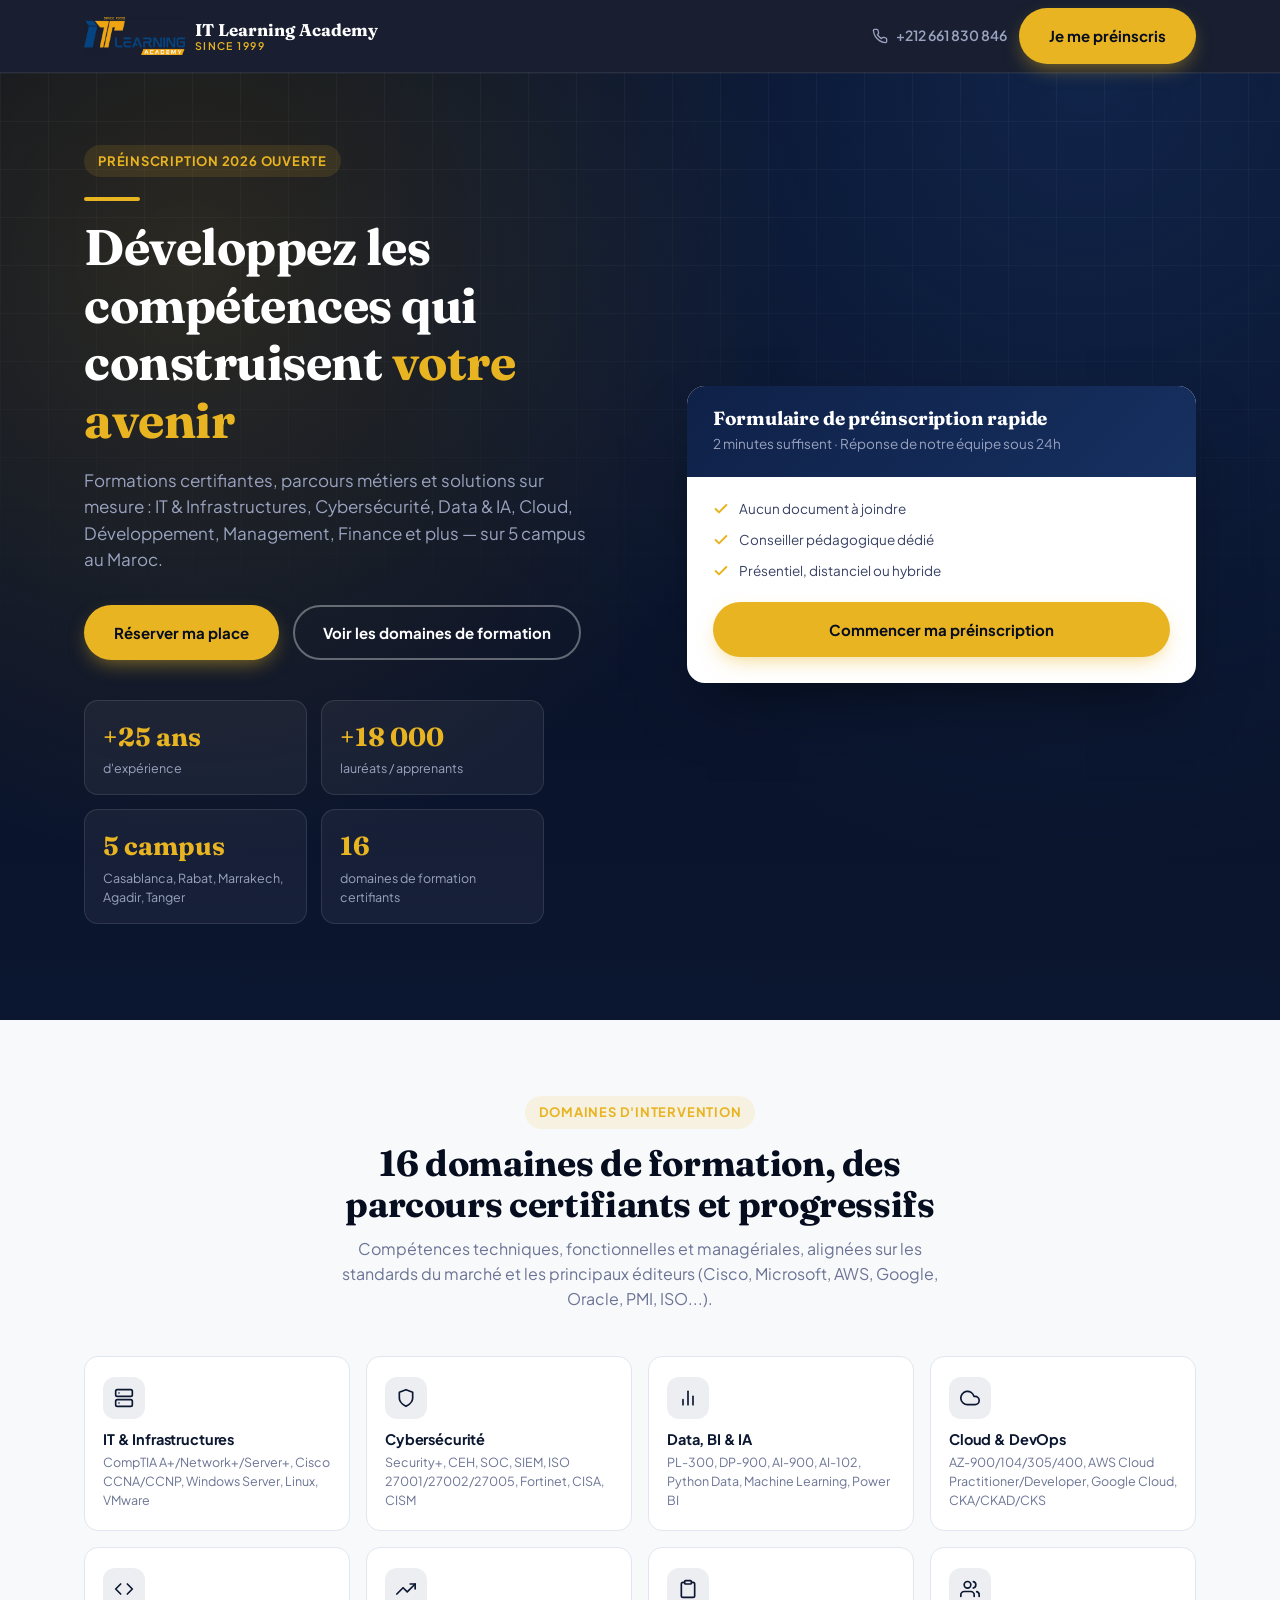
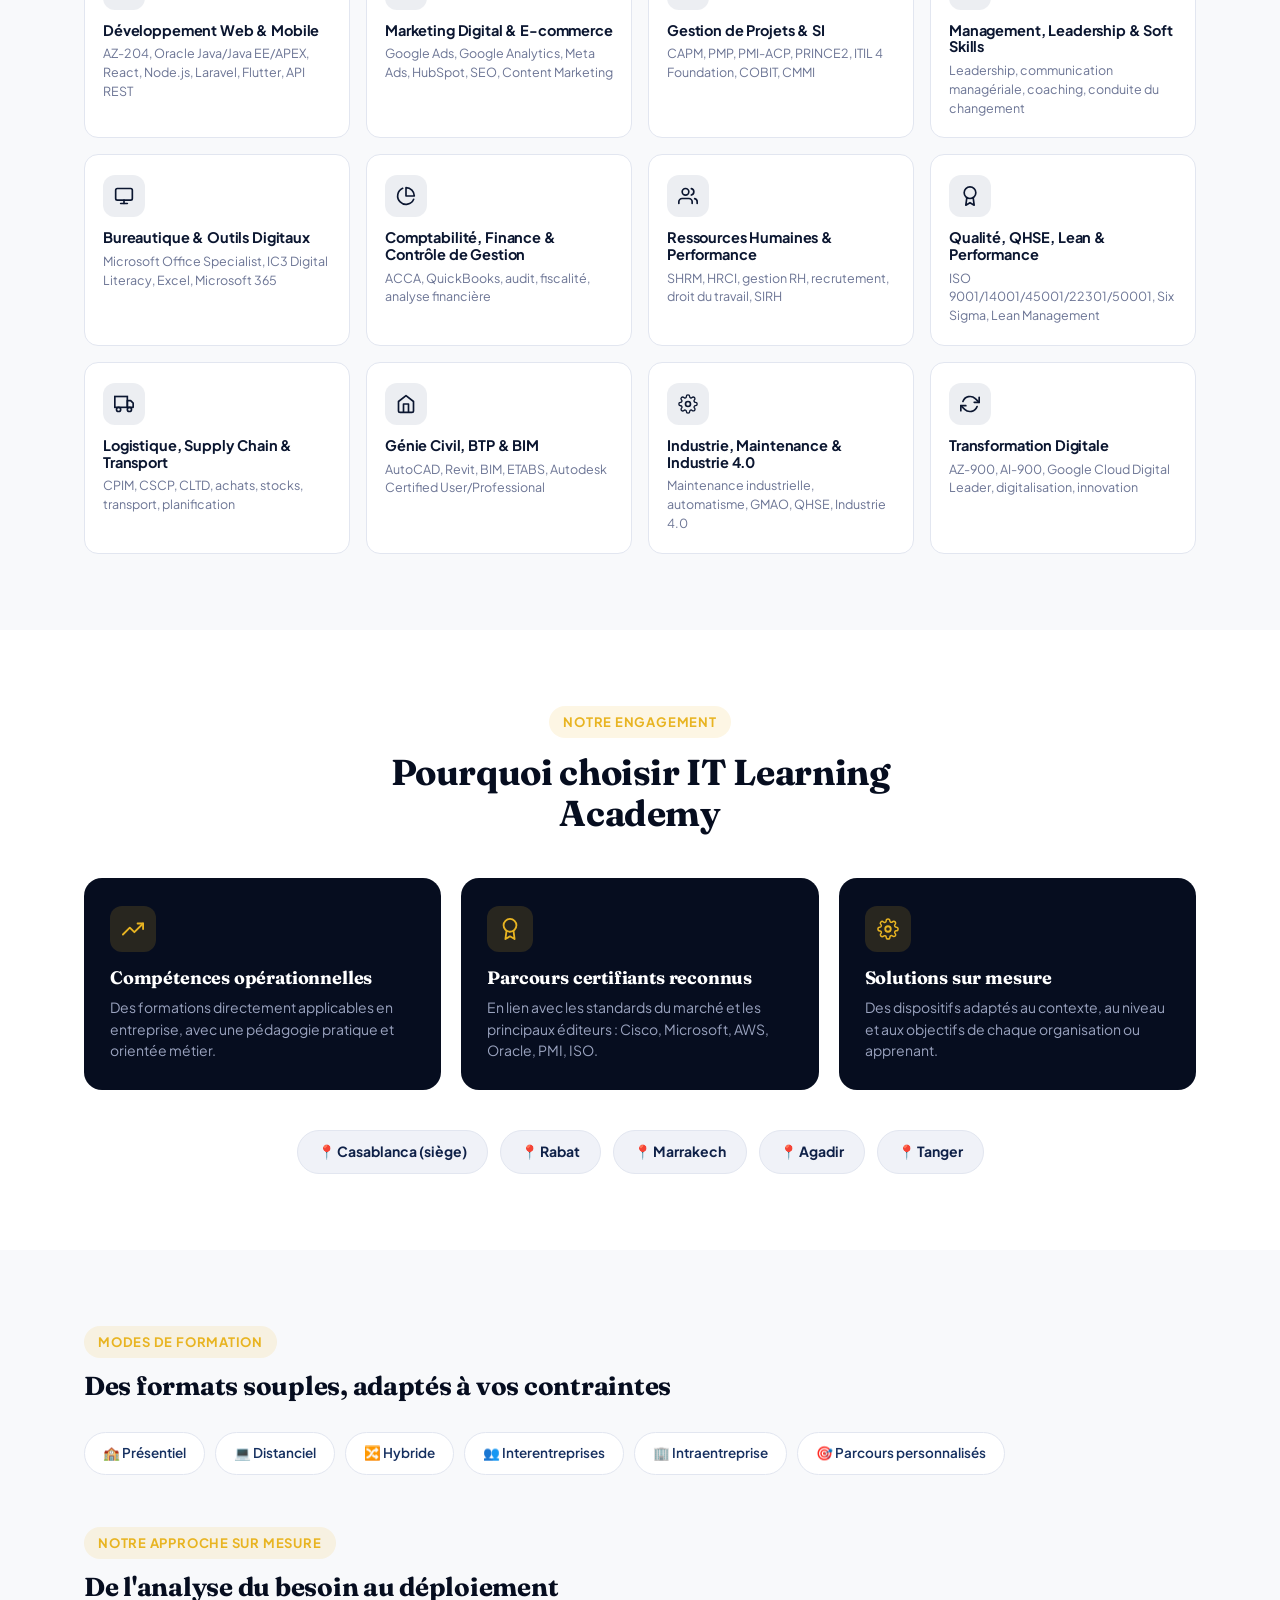
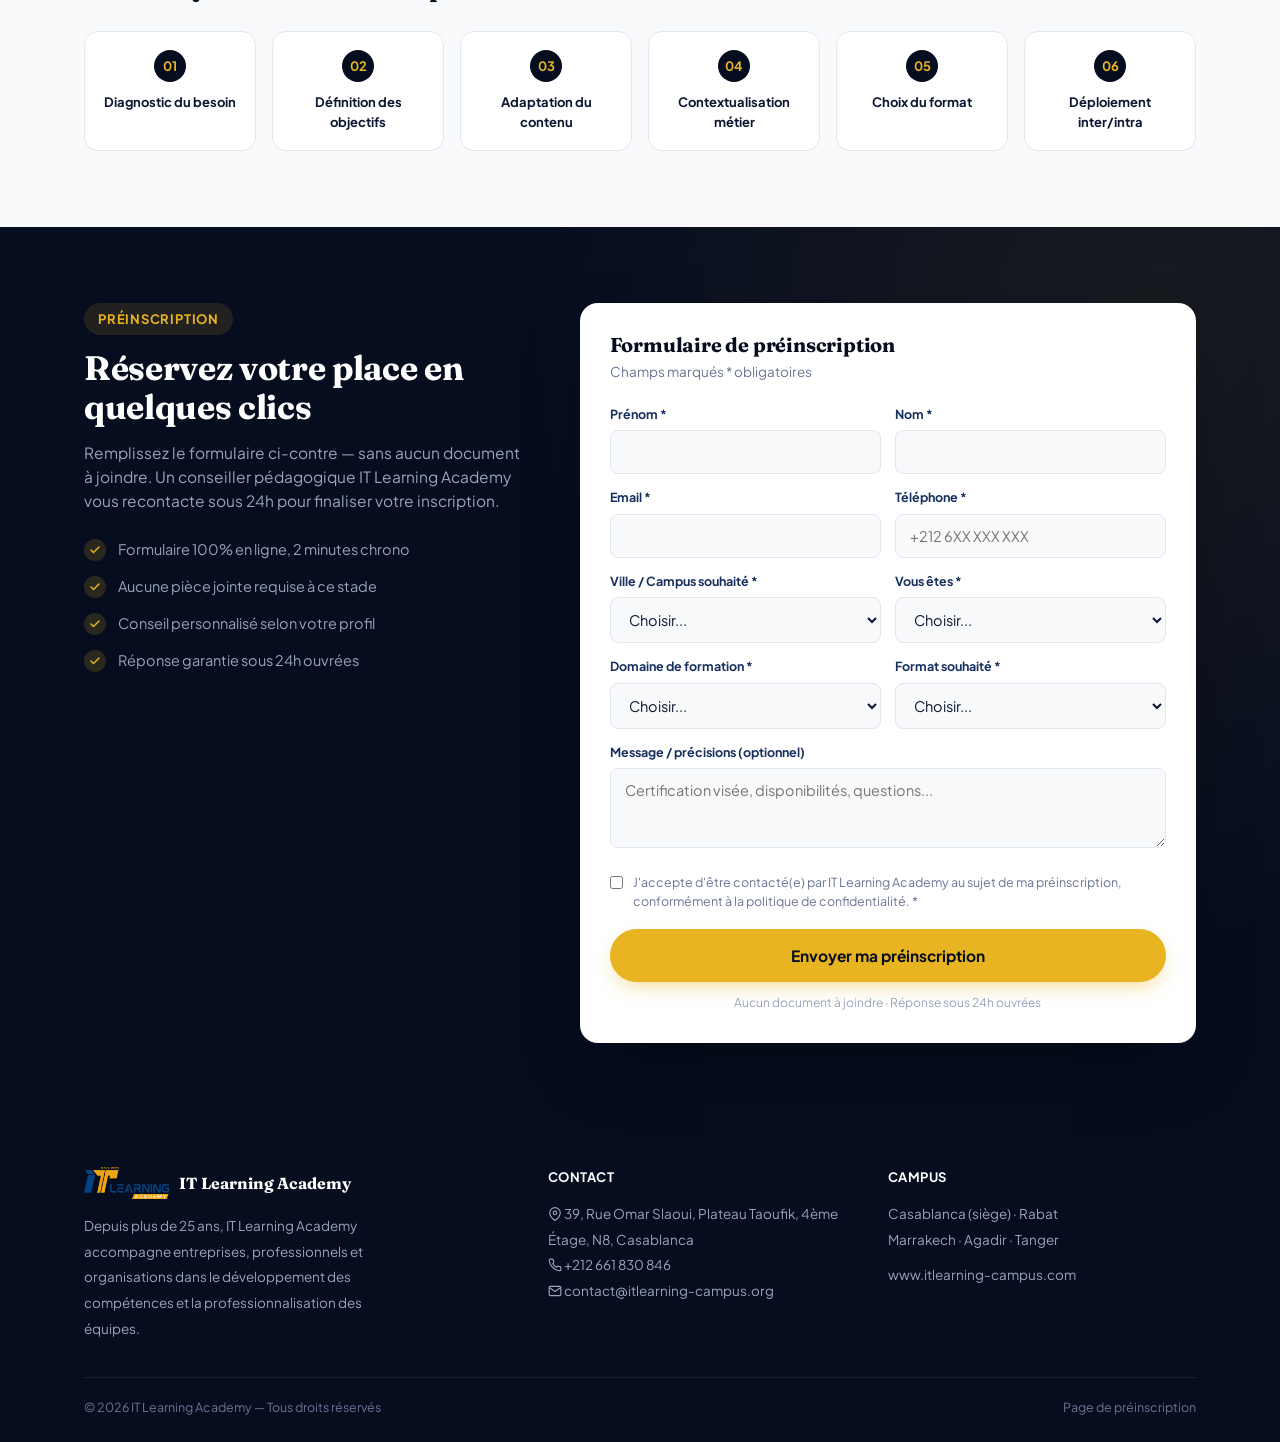
==== index.html @ 4fd530f3 "Landing page de préinscription IT Learning Academy Formulaire sans pièce jointe branché sur Google S" ====
<!DOCTYPE html>
<html lang="fr">
<head>
<meta charset="UTF-8">
<meta name="viewport" content="width=device-width, initial-scale=1.0">
<title>Préinscription — IT Learning Academy</title>
<meta name="description" content="Préinscrivez-vous aux formations certifiantes IT Learning Academy : IT, Cybersécurité, Data & IA, Cloud, Développement, Management et plus. +25 ans d'expérience, +18 000 lauréats, 5 campus au Maroc.">
<link rel="icon" type="image/webp" href="assets/favicon.webp">
<link rel="preconnect" href="https://fonts.googleapis.com">
<link rel="preconnect" href="https://fonts.gstatic.com" crossorigin>
<link href="https://fonts.googleapis.com/css2?family=Fraunces:wght@500;600;700&family=Plus+Jakarta+Sans:wght@400;500;600;700;800&display=swap" rel="stylesheet">
<link rel="stylesheet" href="style.css">
</head>
<body>

<!-- Icon sprite -->
<svg width="0" height="0" style="position:absolute" aria-hidden="true">
<defs>
<symbol id="i-server" viewBox="0 0 24 24"><rect x="2" y="2" width="20" height="8" rx="2" fill="none" stroke="currentColor" stroke-width="2"/><rect x="2" y="14" width="20" height="8" rx="2" fill="none" stroke="currentColor" stroke-width="2"/><line x1="6" y1="6" x2="6.01" y2="6" stroke="currentColor" stroke-width="2" stroke-linecap="round"/><line x1="6" y1="18" x2="6.01" y2="18" stroke="currentColor" stroke-width="2" stroke-linecap="round"/></symbol>
<symbol id="i-shield" viewBox="0 0 24 24"><path d="M12 22s8-4 8-10V5l-8-3-8 3v7c0 6 8 10 8 10z" fill="none" stroke="currentColor" stroke-width="2" stroke-linejoin="round"/></symbol>
<symbol id="i-chart" viewBox="0 0 24 24"><line x1="18" y1="20" x2="18" y2="10" stroke="currentColor" stroke-width="2" stroke-linecap="round"/><line x1="12" y1="20" x2="12" y2="4" stroke="currentColor" stroke-width="2" stroke-linecap="round"/><line x1="6" y1="20" x2="6" y2="14" stroke="currentColor" stroke-width="2" stroke-linecap="round"/></symbol>
<symbol id="i-cloud" viewBox="0 0 24 24"><path d="M18 10h-1.26A8 8 0 1 0 9 20h9a5 5 0 0 0 0-10z" fill="none" stroke="currentColor" stroke-width="2" stroke-linejoin="round"/></symbol>
<symbol id="i-code" viewBox="0 0 24 24"><polyline points="16 18 22 12 16 6" fill="none" stroke="currentColor" stroke-width="2" stroke-linecap="round" stroke-linejoin="round"/><polyline points="8 6 2 12 8 18" fill="none" stroke="currentColor" stroke-width="2" stroke-linecap="round" stroke-linejoin="round"/></symbol>
<symbol id="i-trend" viewBox="0 0 24 24"><polyline points="23 6 13.5 15.5 8.5 10.5 1 18" fill="none" stroke="currentColor" stroke-width="2" stroke-linecap="round" stroke-linejoin="round"/><polyline points="17 6 23 6 23 12" fill="none" stroke="currentColor" stroke-width="2" stroke-linecap="round" stroke-linejoin="round"/></symbol>
<symbol id="i-clipboard" viewBox="0 0 24 24"><path d="M16 4h2a2 2 0 0 1 2 2v14a2 2 0 0 1-2 2H6a2 2 0 0 1-2-2V6a2 2 0 0 1 2-2h2" fill="none" stroke="currentColor" stroke-width="2" stroke-linejoin="round"/><rect x="8" y="2" width="8" height="4" rx="1" fill="none" stroke="currentColor" stroke-width="2"/></symbol>
<symbol id="i-users" viewBox="0 0 24 24"><path d="M17 21v-2a4 4 0 0 0-4-4H5a4 4 0 0 0-4 4v2" fill="none" stroke="currentColor" stroke-width="2" stroke-linecap="round"/><circle cx="9" cy="7" r="4" fill="none" stroke="currentColor" stroke-width="2"/><path d="M23 21v-2a4 4 0 0 0-3-3.87" fill="none" stroke="currentColor" stroke-width="2" stroke-linecap="round"/><path d="M16 3.13a4 4 0 0 1 0 7.75" fill="none" stroke="currentColor" stroke-width="2" stroke-linecap="round"/></symbol>
<symbol id="i-monitor" viewBox="0 0 24 24"><rect x="2" y="3" width="20" height="14" rx="2" fill="none" stroke="currentColor" stroke-width="2"/><line x1="8" y1="21" x2="16" y2="21" stroke="currentColor" stroke-width="2" stroke-linecap="round"/><line x1="12" y1="17" x2="12" y2="21" stroke="currentColor" stroke-width="2" stroke-linecap="round"/></symbol>
<symbol id="i-pie" viewBox="0 0 24 24"><path d="M21.21 15.89A10 10 0 1 1 8 2.83" fill="none" stroke="currentColor" stroke-width="2" stroke-linecap="round" stroke-linejoin="round"/><path d="M22 12A10 10 0 0 0 12 2v10z" fill="none" stroke="currentColor" stroke-width="2" stroke-linejoin="round"/></symbol>
<symbol id="i-award" viewBox="0 0 24 24"><circle cx="12" cy="8" r="7" fill="none" stroke="currentColor" stroke-width="2"/><polyline points="8.21 13.89 7 23 12 20 17 23 15.79 13.88" fill="none" stroke="currentColor" stroke-width="2" stroke-linecap="round" stroke-linejoin="round"/></symbol>
<symbol id="i-truck" viewBox="0 0 24 24"><rect x="1" y="3" width="15" height="13" fill="none" stroke="currentColor" stroke-width="2"/><polygon points="16 8 20 8 23 11 23 16 16 16 16 8" fill="none" stroke="currentColor" stroke-width="2" stroke-linejoin="round"/><circle cx="5.5" cy="18.5" r="2.5" fill="none" stroke="currentColor" stroke-width="2"/><circle cx="18.5" cy="18.5" r="2.5" fill="none" stroke="currentColor" stroke-width="2"/></symbol>
<symbol id="i-building" viewBox="0 0 24 24"><path d="M3 9l9-7 9 7v11a2 2 0 0 1-2 2H5a2 2 0 0 1-2-2z" fill="none" stroke="currentColor" stroke-width="2" stroke-linejoin="round"/><polyline points="9 22 9 12 15 12 15 22" fill="none" stroke="currentColor" stroke-width="2" stroke-linejoin="round"/></symbol>
<symbol id="i-settings" viewBox="0 0 24 24"><circle cx="12" cy="12" r="3" fill="none" stroke="currentColor" stroke-width="2"/><path d="M19.4 15a1.65 1.65 0 0 0 .33 1.82l.06.06a2 2 0 1 1-2.83 2.83l-.06-.06a1.65 1.65 0 0 0-1.82-.33 1.65 1.65 0 0 0-1 1.51V21a2 2 0 0 1-4 0v-.09A1.65 1.65 0 0 0 9 19.4a1.65 1.65 0 0 0-1.82.33l-.06.06a2 2 0 1 1-2.83-2.83l.06-.06a1.65 1.65 0 0 0 .33-1.82 1.65 1.65 0 0 0-1.51-1H3a2 2 0 0 1 0-4h.09A1.65 1.65 0 0 0 4.6 9a1.65 1.65 0 0 0-.33-1.82l-.06-.06a2 2 0 1 1 2.83-2.83l.06.06a1.65 1.65 0 0 0 1.82.33H9a1.65 1.65 0 0 0 1-1.51V3a2 2 0 0 1 4 0v.09a1.65 1.65 0 0 0 1 1.51 1.65 1.65 0 0 0 1.82-.33l.06-.06a2 2 0 1 1 2.83 2.83l-.06.06a1.65 1.65 0 0 0-.33 1.82V9a1.65 1.65 0 0 0 1.51 1H21a2 2 0 0 1 0 4h-.09a1.65 1.65 0 0 0-1.51 1z" fill="none" stroke="currentColor" stroke-width="1.6" stroke-linecap="round" stroke-linejoin="round"/></symbol>
<symbol id="i-refresh" viewBox="0 0 24 24"><polyline points="23 4 23 10 17 10" fill="none" stroke="currentColor" stroke-width="2" stroke-linecap="round" stroke-linejoin="round"/><polyline points="1 20 1 14 7 14" fill="none" stroke="currentColor" stroke-width="2" stroke-linecap="round" stroke-linejoin="round"/><path d="M3.51 9a9 9 0 0 1 14.85-3.36L23 10M1 14l4.64 4.36A9 9 0 0 0 20.49 15" fill="none" stroke="currentColor" stroke-width="2" stroke-linecap="round" stroke-linejoin="round"/></symbol>
<symbol id="i-check" viewBox="0 0 24 24"><polyline points="20 6 9 17 4 12" fill="none" stroke="currentColor" stroke-width="3" stroke-linecap="round" stroke-linejoin="round"/></symbol>
<symbol id="i-pin" viewBox="0 0 24 24"><path d="M21 10c0 7-9 13-9 13s-9-6-9-13a9 9 0 0 1 18 0z" fill="none" stroke="currentColor" stroke-width="2" stroke-linejoin="round"/><circle cx="12" cy="10" r="3" fill="none" stroke="currentColor" stroke-width="2"/></symbol>
<symbol id="i-phone" viewBox="0 0 24 24"><path d="M22 16.92v3a2 2 0 0 1-2.18 2 19.79 19.79 0 0 1-8.63-3.07 19.5 19.5 0 0 1-6-6 19.79 19.79 0 0 1-3.07-8.67A2 2 0 0 1 4.11 2h3a2 2 0 0 1 2 1.72c.127.96.362 1.903.7 2.81a2 2 0 0 1-.45 2.11L8.09 9.91a16 16 0 0 0 6 6l1.27-1.27a2 2 0 0 1 2.11-.45c.907.338 1.85.573 2.81.7A2 2 0 0 1 22 16.92z" fill="none" stroke="currentColor" stroke-width="2" stroke-linejoin="round"/></symbol>
<symbol id="i-mail" viewBox="0 0 24 24"><path d="M4 4h16a2 2 0 0 1 2 2v12a2 2 0 0 1-2 2H4a2 2 0 0 1-2-2V6a2 2 0 0 1 2-2z" fill="none" stroke="currentColor" stroke-width="2" stroke-linejoin="round"/><polyline points="22 6 12 13 2 6" fill="none" stroke="currentColor" stroke-width="2" stroke-linejoin="round"/></symbol>
</defs>
</svg>

<!-- ===== Header ===== -->
<header class="site-header">
  <div class="container">
    <a href="#top" class="brand">
      <img src="assets/logo.avif" alt="IT Learning Academy">
      <span class="brand-name">IT Learning Academy<span>Since 1999</span></span>
    </a>
    <div class="header-cta">
      <a class="header-phone" href="tel:+212661830846"><svg width="16" height="16"><use href="#i-phone"/></svg> +212 661 830 846</a>
      <a href="#preinscription" class="btn btn-primary">Je me préinscris</a>
    </div>
  </div>
</header>

<!-- ===== Hero ===== -->
<section class="hero" id="top">
  <div class="container">
    <div class="hero-grid">
      <div>
        <span class="eyebrow">Préinscription 2026 ouverte</span>
        <div class="hero-bar"></div>
        <h1>Développez les compétences qui construisent <em>votre avenir</em></h1>
        <p class="hero-sub">Formations certifiantes, parcours métiers et solutions sur mesure : IT & Infrastructures, Cybersécurité, Data & IA, Cloud, Développement, Management, Finance et plus — sur 5 campus au Maroc.</p>
        <div class="hero-actions">
          <a href="#preinscription" class="btn btn-primary">Réserver ma place</a>
          <a href="#domaines" class="btn btn-ghost">Voir les domaines de formation</a>
        </div>
        <div class="hero-stats">
          <div class="stat-card"><div class="num">+25 ans</div><div class="lbl">d'expérience</div></div>
          <div class="stat-card"><div class="num">+18 000</div><div class="lbl">lauréats / apprenants</div></div>
          <div class="stat-card"><div class="num">5 campus</div><div class="lbl">Casablanca, Rabat, Marrakech, Agadir, Tanger</div></div>
          <div class="stat-card"><div class="num">16</div><div class="lbl">domaines de formation certifiants</div></div>
        </div>
      </div>

      <div class="hero-form-card">
        <div class="hero-form-head">
          <h3>Formulaire de préinscription rapide</h3>
          <p>2 minutes suffisent · Réponse de notre équipe sous 24h</p>
        </div>
        <div class="hero-form-body">
          <ul style="display:flex;flex-direction:column;gap:10px;">
            <li style="display:flex;gap:10px;align-items:flex-start;font-size:13.5px;color:var(--navy-600);"><svg width="16" height="16" style="color:var(--gold-500);flex:none;margin-top:2px;"><use href="#i-check"/></svg>Aucun document à joindre</li>
            <li style="display:flex;gap:10px;align-items:flex-start;font-size:13.5px;color:var(--navy-600);"><svg width="16" height="16" style="color:var(--gold-500);flex:none;margin-top:2px;"><use href="#i-check"/></svg>Conseiller pédagogique dédié</li>
            <li style="display:flex;gap:10px;align-items:flex-start;font-size:13.5px;color:var(--navy-600);"><svg width="16" height="16" style="color:var(--gold-500);flex:none;margin-top:2px;"><use href="#i-check"/></svg>Présentiel, distanciel ou hybride</li>
          </ul>
          <div style="margin-top:20px;">
            <a href="#preinscription" class="btn btn-primary" style="width:100%;">Commencer ma préinscription</a>
          </div>
        </div>
      </div>
    </div>
  </div>
</section>

<!-- ===== Domaines ===== -->
<section id="domaines" class="section-light">
  <div class="container">
    <div class="section-head">
      <span class="eyebrow">Domaines d'intervention</span>
      <h2>16 domaines de formation, des parcours certifiants et progressifs</h2>
      <p>Compétences techniques, fonctionnelles et managériales, alignées sur les standards du marché et les principaux éditeurs (Cisco, Microsoft, AWS, Google, Oracle, PMI, ISO...).</p>
    </div>
    <div class="domain-grid">
      <div class="domain-card"><div class="domain-icon"><svg width="20" height="20"><use href="#i-server"/></svg></div><h4>IT & Infrastructures</h4><p>CompTIA A+/Network+/Server+, Cisco CCNA/CCNP, Windows Server, Linux, VMware</p></div>
      <div class="domain-card"><div class="domain-icon"><svg width="20" height="20"><use href="#i-shield"/></svg></div><h4>Cybersécurité</h4><p>Security+, CEH, SOC, SIEM, ISO 27001/27002/27005, Fortinet, CISA, CISM</p></div>
      <div class="domain-card"><div class="domain-icon"><svg width="20" height="20"><use href="#i-chart"/></svg></div><h4>Data, BI & IA</h4><p>PL-300, DP-900, AI-900, AI-102, Python Data, Machine Learning, Power BI</p></div>
      <div class="domain-card"><div class="domain-icon"><svg width="20" height="20"><use href="#i-cloud"/></svg></div><h4>Cloud & DevOps</h4><p>AZ-900/104/305/400, AWS Cloud Practitioner/Developer, Google Cloud, CKA/CKAD/CKS</p></div>
      <div class="domain-card"><div class="domain-icon"><svg width="20" height="20"><use href="#i-code"/></svg></div><h4>Développement Web & Mobile</h4><p>AZ-204, Oracle Java/Java EE/APEX, React, Node.js, Laravel, Flutter, API REST</p></div>
      <div class="domain-card"><div class="domain-icon"><svg width="20" height="20"><use href="#i-trend"/></svg></div><h4>Marketing Digital & E-commerce</h4><p>Google Ads, Google Analytics, Meta Ads, HubSpot, SEO, Content Marketing</p></div>
      <div class="domain-card"><div class="domain-icon"><svg width="20" height="20"><use href="#i-clipboard"/></svg></div><h4>Gestion de Projets & SI</h4><p>CAPM, PMP, PMI-ACP, PRINCE2, ITIL 4 Foundation, COBIT, CMMI</p></div>
      <div class="domain-card"><div class="domain-icon"><svg width="20" height="20"><use href="#i-users"/></svg></div><h4>Management, Leadership & Soft Skills</h4><p>Leadership, communication managériale, coaching, conduite du changement</p></div>
      <div class="domain-card"><div class="domain-icon"><svg width="20" height="20"><use href="#i-monitor"/></svg></div><h4>Bureautique & Outils Digitaux</h4><p>Microsoft Office Specialist, IC3 Digital Literacy, Excel, Microsoft 365</p></div>
      <div class="domain-card"><div class="domain-icon"><svg width="20" height="20"><use href="#i-pie"/></svg></div><h4>Comptabilité, Finance & Contrôle de Gestion</h4><p>ACCA, QuickBooks, audit, fiscalité, analyse financière</p></div>
      <div class="domain-card"><div class="domain-icon"><svg width="20" height="20"><use href="#i-users"/></svg></div><h4>Ressources Humaines & Performance</h4><p>SHRM, HRCI, gestion RH, recrutement, droit du travail, SIRH</p></div>
      <div class="domain-card"><div class="domain-icon"><svg width="20" height="20"><use href="#i-award"/></svg></div><h4>Qualité, QHSE, Lean & Performance</h4><p>ISO 9001/14001/45001/22301/50001, Six Sigma, Lean Management</p></div>
      <div class="domain-card"><div class="domain-icon"><svg width="20" height="20"><use href="#i-truck"/></svg></div><h4>Logistique, Supply Chain & Transport</h4><p>CPIM, CSCP, CLTD, achats, stocks, transport, planification</p></div>
      <div class="domain-card"><div class="domain-icon"><svg width="20" height="20"><use href="#i-building"/></svg></div><h4>Génie Civil, BTP & BIM</h4><p>AutoCAD, Revit, BIM, ETABS, Autodesk Certified User/Professional</p></div>
      <div class="domain-card"><div class="domain-icon"><svg width="20" height="20"><use href="#i-settings"/></svg></div><h4>Industrie, Maintenance & Industrie 4.0</h4><p>Maintenance industrielle, automatisme, GMAO, QHSE, Industrie 4.0</p></div>
      <div class="domain-card"><div class="domain-icon"><svg width="20" height="20"><use href="#i-refresh"/></svg></div><h4>Transformation Digitale</h4><p>AZ-900, AI-900, Google Cloud Digital Leader, digitalisation, innovation</p></div>
    </div>
  </div>
</section>

<!-- ===== Why us ===== -->
<section>
  <div class="container">
    <div class="section-head">
      <span class="eyebrow">Notre engagement</span>
      <h2>Pourquoi choisir IT Learning Academy</h2>
    </div>
    <div class="why-grid">
      <div class="why-card">
        <div class="why-icon"><svg width="22" height="22"><use href="#i-trend"/></svg></div>
        <h4>Compétences opérationnelles</h4>
        <p>Des formations directement applicables en entreprise, avec une pédagogie pratique et orientée métier.</p>
      </div>
      <div class="why-card">
        <div class="why-icon"><svg width="22" height="22"><use href="#i-award"/></svg></div>
        <h4>Parcours certifiants reconnus</h4>
        <p>En lien avec les standards du marché et les principaux éditeurs : Cisco, Microsoft, AWS, Oracle, PMI, ISO.</p>
      </div>
      <div class="why-card">
        <div class="why-icon"><svg width="22" height="22"><use href="#i-settings"/></svg></div>
        <h4>Solutions sur mesure</h4>
        <p>Des dispositifs adaptés au contexte, au niveau et aux objectifs de chaque organisation ou apprenant.</p>
      </div>
    </div>

    <div style="margin-top:40px;text-align:center;">
      <div class="campus-strip">
        <span class="campus-pill">📍 Casablanca (siège)</span>
        <span class="campus-pill">📍 Rabat</span>
        <span class="campus-pill">📍 Marrakech</span>
        <span class="campus-pill">📍 Agadir</span>
        <span class="campus-pill">📍 Tanger</span>
      </div>
    </div>
  </div>
</section>

<!-- ===== Formats & approche ===== -->
<section class="section-light">
  <div class="container">
    <div class="section-head align-left" style="margin:0 0 30px;">
      <span class="eyebrow">Modes de formation</span>
      <h2 style="font-size:26px;">Des formats souples, adaptés à vos contraintes</h2>
    </div>
    <div class="chip-row" style="margin-bottom:52px;">
      <span class="chip">🏫 Présentiel</span>
      <span class="chip">💻 Distanciel</span>
      <span class="chip">🔀 Hybride</span>
      <span class="chip">👥 Interentreprises</span>
      <span class="chip">🏢 Intraentreprise</span>
      <span class="chip">🎯 Parcours personnalisés</span>
    </div>

    <div class="section-head align-left" style="margin:0 0 28px;">
      <span class="eyebrow">Notre approche sur mesure</span>
      <h2 style="font-size:26px;">De l'analyse du besoin au déploiement</h2>
    </div>
    <div class="steps">
      <div class="step-card"><div class="step-num">01</div><h5>Diagnostic du besoin</h5></div>
      <div class="step-card"><div class="step-num">02</div><h5>Définition des objectifs</h5></div>
      <div class="step-card"><div class="step-num">03</div><h5>Adaptation du contenu</h5></div>
      <div class="step-card"><div class="step-num">04</div><h5>Contextualisation métier</h5></div>
      <div class="step-card"><div class="step-num">05</div><h5>Choix du format</h5></div>
      <div class="step-card"><div class="step-num">06</div><h5>Déploiement inter/intra</h5></div>
    </div>
  </div>
</section>

<!-- ===== Formulaire de préinscription ===== -->
<section class="form-section" id="preinscription">
  <div class="container">
    <div class="form-wrap">
      <div class="form-side">
        <span class="eyebrow">Préinscription</span>
        <h2>Réservez votre place en quelques clics</h2>
        <p>Remplissez le formulaire ci-contre — sans aucun document à joindre. Un conseiller pédagogique IT Learning Academy vous recontacte sous 24h pour finaliser votre inscription.</p>
        <ul>
          <li><span class="tick"><svg width="12" height="12"><use href="#i-check"/></svg></span>Formulaire 100% en ligne, 2 minutes chrono</li>
          <li><span class="tick"><svg width="12" height="12"><use href="#i-check"/></svg></span>Aucune pièce jointe requise à ce stade</li>
          <li><span class="tick"><svg width="12" height="12"><use href="#i-check"/></svg></span>Conseil personnalisé selon votre profil</li>
          <li><span class="tick"><svg width="12" height="12"><use href="#i-check"/></svg></span>Réponse garantie sous 24h ouvrées</li>
        </ul>
      </div>

      <div class="reg-card">
        <h3>Formulaire de préinscription</h3>
        <p class="reg-sub">Champs marqués * obligatoires</p>

        <div id="formStatus" class="form-status"></div>

        <form id="preregForm" novalidate>
          <div class="form-row two">
            <div class="field">
              <label for="prenom">Prénom *</label>
              <input type="text" id="prenom" name="prenom" required autocomplete="given-name">
            </div>
            <div class="field">
              <label for="nom">Nom *</label>
              <input type="text" id="nom" name="nom" required autocomplete="family-name">
            </div>
          </div>

          <div class="form-row two">
            <div class="field">
              <label for="email">Email *</label>
              <input type="email" id="email" name="email" required autocomplete="email">
            </div>
            <div class="field">
              <label for="telephone">Téléphone *</label>
              <input type="tel" id="telephone" name="telephone" required autocomplete="tel" placeholder="+212 6XX XXX XXX">
            </div>
          </div>

          <div class="form-row two">
            <div class="field">
              <label for="campus">Ville / Campus souhaité *</label>
              <select id="campus" name="campus" required>
                <option value="" disabled selected>Choisir...</option>
                <option>Casablanca</option>
                <option>Rabat</option>
                <option>Marrakech</option>
                <option>Agadir</option>
                <option>Tanger</option>
                <option>100% à distance</option>
              </select>
            </div>
            <div class="field">
              <label for="profil">Vous êtes *</label>
              <select id="profil" name="profil" required>
                <option value="" disabled selected>Choisir...</option>
                <option>Étudiant(e)</option>
                <option>Professionnel(le) en poste</option>
                <option>Entreprise / RH</option>
                <option>Demandeur d'emploi</option>
              </select>
            </div>
          </div>

          <div class="form-row two">
            <div class="field">
              <label for="domaine">Domaine de formation *</label>
              <select id="domaine" name="domaine" required>
                <option value="" disabled selected>Choisir...</option>
                <option>IT & Infrastructures</option>
                <option>Cybersécurité</option>
                <option>Data, BI & Intelligence Artificielle</option>
                <option>Cloud & DevOps</option>
                <option>Développement Web & Mobile</option>
                <option>Marketing Digital & E-commerce</option>
                <option>Gestion de Projets & Systèmes d'Information</option>
                <option>Management, Leadership & Soft Skills</option>
                <option>Bureautique & Outils Digitaux</option>
                <option>Comptabilité, Finance & Contrôle de Gestion</option>
                <option>Ressources Humaines & Performance</option>
                <option>Qualité, QHSE, Lean & Performance Durable</option>
                <option>Logistique, Supply Chain & Transport</option>
                <option>Génie Civil, BTP & BIM</option>
                <option>Industrie, Maintenance & Industrie 4.0</option>
                <option>Transformation Digitale</option>
                <option>Formation sur mesure entreprise</option>
                <option>Je ne sais pas encore</option>
              </select>
            </div>
            <div class="field">
              <label for="format">Format souhaité *</label>
              <select id="format" name="format" required>
                <option value="" disabled selected>Choisir...</option>
                <option>Présentiel</option>
                <option>Distanciel</option>
                <option>Hybride</option>
                <option>Peu importe</option>
              </select>
            </div>
          </div>

          <div class="form-row">
            <div class="field">
              <label for="message">Message / précisions (optionnel)</label>
              <textarea id="message" name="message" placeholder="Certification visée, disponibilités, questions..."></textarea>
            </div>
          </div>

          <label class="consent">
            <input type="checkbox" id="consent" name="consent" required>
            <span>J'accepte d'être contacté(e) par IT Learning Academy au sujet de ma préinscription, conformément à la politique de confidentialité. *</span>
          </label>

          <button type="submit" class="btn btn-primary" id="submitBtn">Envoyer ma préinscription</button>
          <p class="form-note">Aucun document à joindre · Réponse sous 24h ouvrées</p>
        </form>
      </div>
    </div>
  </div>
</section>

<!-- ===== Footer ===== -->
<footer class="site-footer">
  <div class="container">
    <div class="footer-grid">
      <div>
        <div class="footer-brand">
          <img src="assets/logo.avif" alt="IT Learning Academy">
          <span>IT Learning Academy</span>
        </div>
        <p style="max-width:320px;">Depuis plus de 25 ans, IT Learning Academy accompagne entreprises, professionnels et organisations dans le développement des compétences et la professionnalisation des équipes.</p>
      </div>
      <div>
        <h5>Contact</h5>
        <p><svg width="14" height="14" style="vertical-align:-2px;"><use href="#i-pin"/></svg> 39, Rue Omar Slaoui, Plateau Taoufik, 4ème Étage, N8, Casablanca</p>
        <p><a href="tel:+212661830846"><svg width="14" height="14" style="vertical-align:-2px;"><use href="#i-phone"/></svg> +212 661 830 846</a></p>
        <p><a href="mailto:contact@itlearning-campus.org"><svg width="14" height="14" style="vertical-align:-2px;"><use href="#i-mail"/></svg> contact@itlearning-campus.org</a></p>
      </div>
      <div>
        <h5>Campus</h5>
        <p>Casablanca (siège) · Rabat<br>Marrakech · Agadir · Tanger</p>
        <p style="margin-top:10px;"><a href="https://www.itlearning-campus.com" target="_blank" rel="noopener">www.itlearning-campus.com</a></p>
      </div>
    </div>
    <div class="footer-bottom">
      <span>© <span id="year"></span> IT Learning Academy — Tous droits réservés</span>
      <span>Page de préinscription</span>
    </div>
  </div>
</footer>

<div class="mobile-cta">
  <a href="#preinscription" class="btn btn-primary">Je me préinscris</a>
</div>

<script src="script.js"></script>
</body>
</html>
---- style.css ----
/* IT Learning Academy — Landing page de préinscription */

:root{
  --navy-950:#060d1f;
  --navy-900:#0b1630;
  --navy-800:#0f2148;
  --navy-700:#163060;
  --navy-600:#374163;
  --navy-400:#6b7494;
  --navy-300:#9aa3bf;
  --gold-500:#e8b422;
  --gold-400:#f0c035;
  --bg-light:#f8f9fb;
  --bg-soft:#f0f2f8;
  --border-soft:#e2e6f0;
  --white:#ffffff;
  --radius-sm:8px;
  --radius-md:14px;
  --radius-lg:18px;
  --radius-pill:100px;
  --shadow-card:0 10px 30px -12px rgba(6,13,31,0.18);
  --font-head:'Fraunces',Georgia,serif;
  --font-body:'Plus Jakarta Sans',system-ui,-apple-system,sans-serif;
}

*{box-sizing:border-box;margin:0;padding:0;}

html{scroll-behavior:smooth;}

body{
  font-family:var(--font-body);
  color:var(--navy-900);
  background:var(--white);
  line-height:1.55;
  -webkit-font-smoothing:antialiased;
}

img{max-width:100%;display:block;}
a{color:inherit;}

.container{
  width:100%;
  max-width:1160px;
  margin:0 auto;
  padding:0 24px;
}

h1,h2,h3,h4{
  font-family:var(--font-head);
  font-weight:700;
  line-height:1.15;
  letter-spacing:-0.01em;
}

.eyebrow{
  display:inline-flex;
  align-items:center;
  gap:8px;
  font-size:13px;
  font-weight:700;
  letter-spacing:0.06em;
  text-transform:uppercase;
  color:var(--gold-500);
  background:rgba(232,180,34,0.12);
  padding:6px 14px;
  border-radius:var(--radius-pill);
}

.btn{
  display:inline-flex;
  align-items:center;
  justify-content:center;
  gap:8px;
  font-family:var(--font-body);
  font-weight:700;
  font-size:15px;
  padding:14px 28px;
  border-radius:var(--radius-pill);
  border:2px solid transparent;
  cursor:pointer;
  text-decoration:none;
  transition:transform .15s ease, box-shadow .15s ease, background .15s ease;
}
.btn:active{transform:scale(0.98);}

.btn-primary{
  background:var(--gold-500);
  color:var(--navy-950);
  box-shadow:0 8px 20px -6px rgba(232,180,34,0.55);
}
.btn-primary:hover{background:var(--gold-400);box-shadow:0 10px 26px -6px rgba(232,180,34,0.65);}

.btn-ghost{
  background:transparent;
  border-color:rgba(255,255,255,0.35);
  color:var(--white);
}
.btn-ghost:hover{background:rgba(255,255,255,0.1);}

.btn-dark{
  background:var(--navy-950);
  color:var(--white);
}
.btn-dark:hover{background:var(--navy-800);}

/* ===== Header ===== */
.site-header{
  position:sticky;
  top:0;
  z-index:50;
  background:rgba(6,13,31,0.92);
  backdrop-filter:blur(10px);
  border-bottom:1px solid rgba(255,255,255,0.08);
}
.site-header .container{
  display:flex;
  align-items:center;
  justify-content:space-between;
  height:72px;
}
.brand{
  display:flex;
  align-items:center;
  gap:10px;
  text-decoration:none;
  color:var(--white);
}
.brand img{height:38px;width:auto;}
.brand-name{
  font-family:var(--font-head);
  font-weight:700;
  font-size:17px;
  color:var(--white);
  line-height:1.1;
}
.brand-name span{
  display:block;
  font-family:var(--font-body);
  font-weight:600;
  font-size:10.5px;
  letter-spacing:0.14em;
  color:var(--gold-500);
  text-transform:uppercase;
}
.header-cta{display:flex;align-items:center;gap:12px;}
.header-phone{
  display:none;
  align-items:center;
  gap:8px;
  color:var(--navy-300);
  font-size:14px;
  font-weight:600;
  text-decoration:none;
}
@media(min-width:768px){.header-phone{display:inline-flex;}}

/* ===== Hero ===== */
.hero{
  position:relative;
  background:
    radial-gradient(circle at 15% 20%, rgba(232,180,34,0.16), transparent 45%),
    radial-gradient(circle at 85% 0%, rgba(22,48,96,0.65), transparent 55%),
    linear-gradient(180deg, var(--navy-950) 0%, var(--navy-900) 100%);
  color:var(--white);
  overflow:hidden;
  padding:72px 0 96px;
}
.hero::before{
  content:"";
  position:absolute;
  inset:0;
  background-image:
    linear-gradient(rgba(255,255,255,0.04) 1px, transparent 1px),
    linear-gradient(90deg, rgba(255,255,255,0.04) 1px, transparent 1px);
  background-size:48px 48px;
  mask-image:linear-gradient(180deg, black, transparent 70%);
  pointer-events:none;
}
.hero .container{position:relative;}
.hero-grid{
  display:grid;
  grid-template-columns:1fr;
  gap:48px;
  align-items:center;
}
@media(min-width:960px){
  .hero-grid{grid-template-columns:1.05fr 0.95fr;gap:40px;}
}
.hero-bar{
  width:56px;
  height:4px;
  background:var(--gold-500);
  border-radius:4px;
  margin:20px 0 18px;
}
.hero h1{
  font-size:clamp(32px, 5vw, 50px);
  color:var(--white);
}
.hero h1 em{
  font-style:normal;
  color:var(--gold-500);
}
.hero-sub{
  margin-top:18px;
  font-size:17px;
  color:var(--navy-300);
  max-width:520px;
}
.hero-actions{
  display:flex;
  flex-wrap:wrap;
  gap:14px;
  margin-top:32px;
}
.hero-stats{
  display:grid;
  grid-template-columns:repeat(2,1fr);
  gap:14px;
  margin-top:40px;
  max-width:460px;
}
.stat-card{
  background:rgba(255,255,255,0.05);
  border:1px solid rgba(255,255,255,0.1);
  border-radius:var(--radius-md);
  padding:16px 18px;
}
.stat-card .num{
  font-family:var(--font-head);
  font-size:26px;
  font-weight:700;
  color:var(--gold-500);
}
.stat-card .lbl{
  font-size:12.5px;
  color:var(--navy-300);
  margin-top:2px;
}

/* Hero form card */
.hero-form-card{
  background:var(--white);
  border-radius:var(--radius-lg);
  box-shadow:0 30px 60px -20px rgba(0,0,0,0.5);
  overflow:hidden;
}
.hero-form-head{
  background:linear-gradient(135deg, var(--navy-800), var(--navy-700));
  padding:22px 26px;
  color:var(--white);
}
.hero-form-head h3{font-size:19px;color:var(--white);}
.hero-form-head p{font-size:13.5px;color:var(--navy-300);margin-top:4px;}
.hero-form-body{padding:22px 26px 26px;}

/* ===== Sections ===== */
section{padding:76px 0;}
.section-light{background:var(--bg-light);}
.section-head{
  max-width:640px;
  margin:0 auto 44px;
  text-align:center;
}
.section-head h2{
  font-size:clamp(26px,3.4vw,36px);
  margin-top:14px;
  color:var(--navy-950);
}
.section-head p{
  margin-top:12px;
  color:var(--navy-400);
  font-size:16px;
}
.section-head.align-left{margin-left:0;text-align:left;}

/* Domain grid */
.domain-grid{
  display:grid;
  grid-template-columns:repeat(2,1fr);
  gap:16px;
}
@media(min-width:640px){.domain-grid{grid-template-columns:repeat(3,1fr);}}
@media(min-width:960px){.domain-grid{grid-template-columns:repeat(4,1fr);}}

.domain-card{
  background:var(--white);
  border:1px solid var(--border-soft);
  border-radius:var(--radius-md);
  padding:20px 18px;
  transition:transform .15s ease, box-shadow .15s ease, border-color .15s ease;
}
.domain-card:hover{
  transform:translateY(-3px);
  box-shadow:var(--shadow-card);
  border-color:transparent;
}
.domain-icon{
  width:42px;height:42px;
  border-radius:12px;
  background:rgba(22,48,96,0.08);
  display:flex;align-items:center;justify-content:center;
  font-size:20px;
  margin-bottom:12px;
}
.domain-card h4{
  font-family:var(--font-body);
  font-size:14.5px;
  font-weight:700;
  color:var(--navy-900);
  margin-bottom:6px;
}
.domain-card p{
  font-size:12.5px;
  color:var(--navy-400);
  line-height:1.5;
}

/* Why us */
.why-grid{
  display:grid;
  grid-template-columns:1fr;
  gap:20px;
}
@media(min-width:768px){.why-grid{grid-template-columns:repeat(3,1fr);}}
.why-card{
  background:var(--navy-950);
  color:var(--white);
  border-radius:var(--radius-lg);
  padding:28px 26px;
}
.why-card .why-icon{
  width:46px;height:46px;
  border-radius:12px;
  background:rgba(232,180,34,0.15);
  color:var(--gold-500);
  display:flex;align-items:center;justify-content:center;
  font-size:22px;
  margin-bottom:16px;
}
.why-card h4{font-family:var(--font-head);font-size:18px;color:var(--white);margin-bottom:8px;}
.why-card p{font-size:14px;color:var(--navy-300);}

/* Formats / modes */
.chip-row{display:flex;flex-wrap:wrap;gap:10px;}
.chip{
  display:inline-flex;
  align-items:center;
  gap:8px;
  background:var(--white);
  border:1px solid var(--border-soft);
  padding:10px 18px;
  border-radius:var(--radius-pill);
  font-size:13.5px;
  font-weight:600;
  color:var(--navy-700);
}

/* Campus strip */
.campus-strip{
  display:flex;
  flex-wrap:wrap;
  gap:12px;
  justify-content:center;
}
.campus-pill{
  background:var(--bg-soft);
  border:1px solid var(--border-soft);
  border-radius:var(--radius-pill);
  padding:10px 20px;
  font-size:14px;
  font-weight:700;
  color:var(--navy-800);
}

/* Steps */
.steps{
  display:grid;
  grid-template-columns:repeat(2,1fr);
  gap:16px;
}
@media(min-width:768px){.steps{grid-template-columns:repeat(3,1fr);}}
@media(min-width:1024px){.steps{grid-template-columns:repeat(6,1fr);}}
.step-card{
  background:var(--white);
  border:1px solid var(--border-soft);
  border-radius:var(--radius-md);
  padding:18px 16px;
  text-align:center;
}
.step-num{
  width:32px;height:32px;
  border-radius:50%;
  background:var(--navy-950);
  color:var(--gold-500);
  font-weight:700;
  font-size:13px;
  display:flex;align-items:center;justify-content:center;
  margin:0 auto 10px;
}
.step-card h5{font-size:13px;font-weight:700;color:var(--navy-900);}

/* ===== Form section ===== */
.form-section{
  background:
    radial-gradient(circle at 90% 10%, rgba(232,180,34,0.08), transparent 45%),
    var(--navy-950);
  color:var(--white);
}
.form-wrap{
  display:grid;
  grid-template-columns:1fr;
  gap:40px;
}
@media(min-width:960px){.form-wrap{grid-template-columns:0.85fr 1.15fr;}}

.form-side h2{color:var(--white);font-size:clamp(26px,3.4vw,34px);margin-top:14px;}
.form-side p{color:var(--navy-300);margin-top:14px;font-size:15.5px;max-width:440px;}
.form-side ul{margin-top:24px;display:flex;flex-direction:column;gap:14px;}
.form-side li{
  display:flex;
  align-items:flex-start;
  gap:12px;
  font-size:14.5px;
  color:var(--navy-300);
}
.form-side li .tick{
  flex:none;
  width:22px;height:22px;
  border-radius:50%;
  background:rgba(232,180,34,0.16);
  color:var(--gold-500);
  font-size:12px;
  display:flex;align-items:center;justify-content:center;
  margin-top:1px;
}

.reg-card{
  background:var(--white);
  border-radius:var(--radius-lg);
  padding:30px;
  color:var(--navy-900);
  box-shadow:0 30px 70px -20px rgba(0,0,0,0.45);
}
.reg-card h3{font-size:20px;color:var(--navy-950);}
.reg-card .reg-sub{color:var(--navy-400);font-size:13.5px;margin-top:6px;margin-bottom:22px;}

.form-row{display:grid;grid-template-columns:1fr;gap:14px;margin-bottom:14px;}
@media(min-width:560px){.form-row.two{grid-template-columns:1fr 1fr;}}

.field label{
  display:block;
  font-size:12.5px;
  font-weight:700;
  color:var(--navy-700);
  margin-bottom:6px;
}
.field input,
.field select,
.field textarea{
  width:100%;
  border:1.5px solid var(--border-soft);
  background:var(--bg-light);
  border-radius:var(--radius-sm);
  padding:12px 14px;
  font-family:var(--font-body);
  font-size:14.5px;
  color:var(--navy-900);
  transition:border-color .15s ease, background .15s ease;
}
.field input:focus,
.field select:focus,
.field textarea:focus{
  outline:none;
  border-color:var(--gold-500);
  background:var(--white);
}
.field textarea{resize:vertical;min-height:80px;}

.consent{
  display:flex;
  align-items:flex-start;
  gap:10px;
  font-size:12.5px;
  color:var(--navy-400);
  margin:18px 0;
}
.consent input{margin-top:3px;flex:none;}

.reg-card .btn-primary{width:100%;padding:15px;font-size:15.5px;}
.form-note{
  text-align:center;
  font-size:12px;
  color:var(--navy-300);
  margin-top:12px;
}

.form-status{
  display:none;
  border-radius:var(--radius-sm);
  padding:12px 14px;
  font-size:13.5px;
  font-weight:600;
  margin-bottom:14px;
}
.form-status.show{display:block;}
.form-status.ok{background:rgba(34,197,94,0.12);color:#15803d;}
.form-status.err{background:rgba(239,68,68,0.12);color:#b91c1c;}

/* ===== Footer ===== */
.site-footer{
  background:var(--navy-950);
  color:var(--navy-300);
  padding:48px 0 24px;
}
.footer-grid{
  display:grid;
  grid-template-columns:1fr;
  gap:32px;
}
@media(min-width:768px){.footer-grid{grid-template-columns:1.4fr 1fr 1fr;}}
.footer-brand{display:flex;align-items:center;gap:10px;margin-bottom:14px;}
.footer-brand img{height:32px;}
.footer-brand span{font-family:var(--font-head);font-weight:700;color:var(--white);font-size:16px;}
.site-footer h5{
  color:var(--white);
  font-size:13px;
  letter-spacing:0.04em;
  text-transform:uppercase;
  margin-bottom:14px;
}
.site-footer p, .site-footer a{font-size:13.5px;color:var(--navy-300);text-decoration:none;line-height:1.9;}
.site-footer a:hover{color:var(--gold-500);}
.footer-bottom{
  border-top:1px solid rgba(255,255,255,0.08);
  margin-top:36px;
  padding-top:20px;
  font-size:12.5px;
  color:var(--navy-400);
  display:flex;
  flex-wrap:wrap;
  gap:10px;
  justify-content:space-between;
}

/* Sticky mobile CTA */
.mobile-cta{
  position:fixed;
  left:0;right:0;bottom:0;
  z-index:60;
  background:var(--navy-950);
  border-top:1px solid rgba(255,255,255,0.1);
  padding:12px 16px;
  display:flex;
  justify-content:center;
}
@media(min-width:768px){.mobile-cta{display:none;}}
.mobile-cta .btn-primary{width:100%;}

@media(max-width:767px){
  body{padding-bottom:70px;}
}
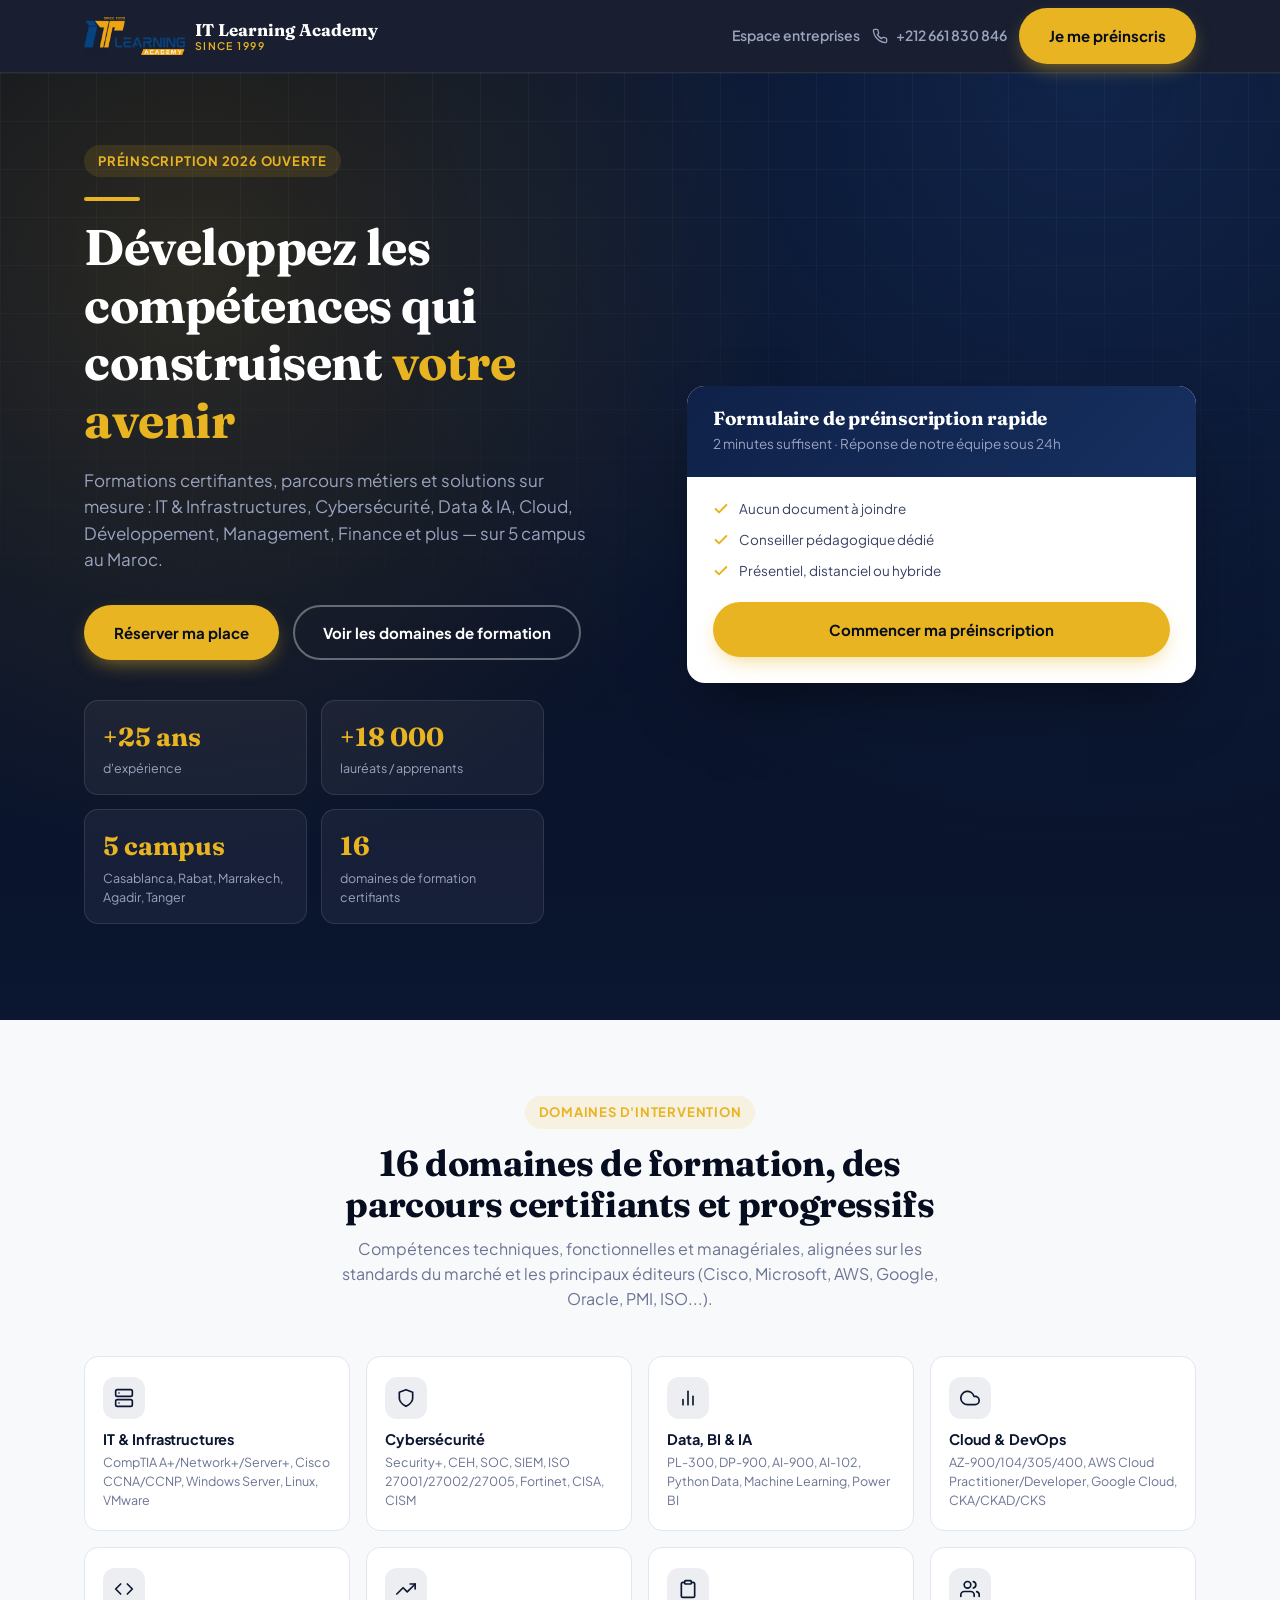
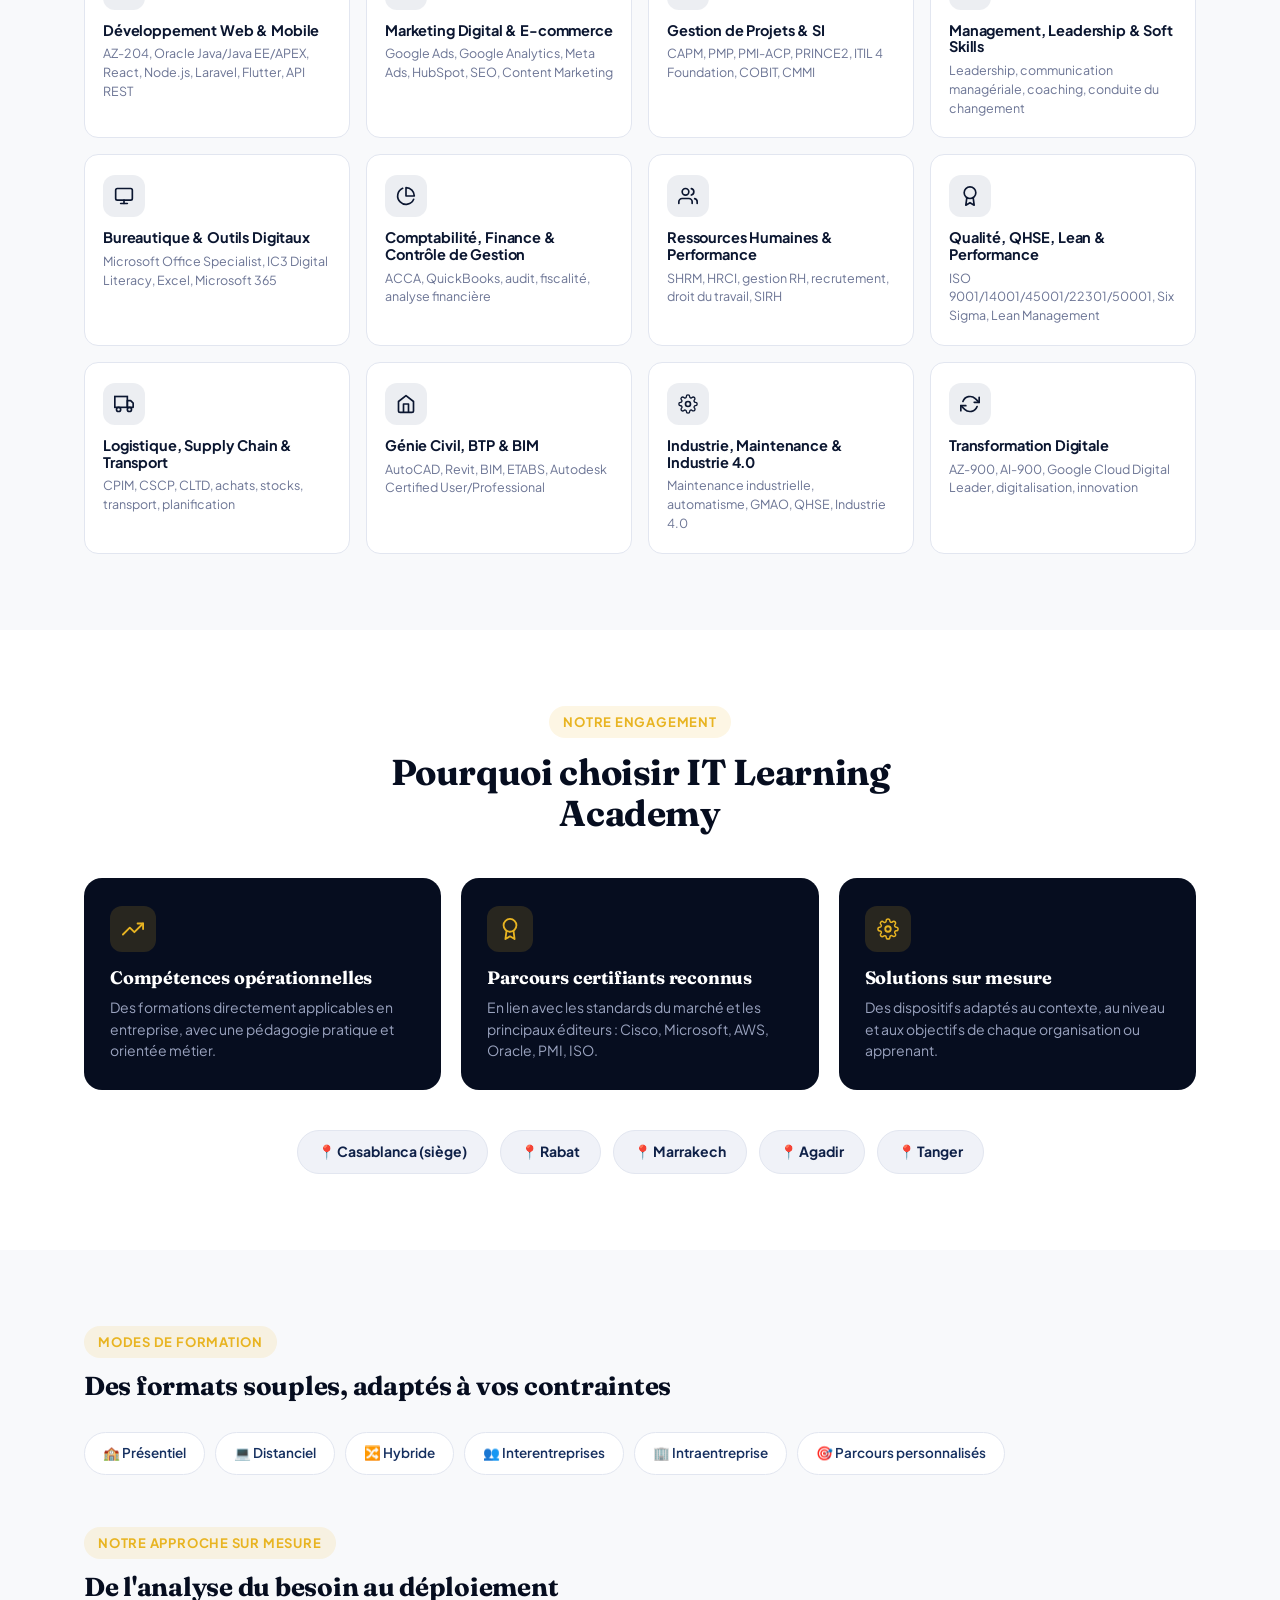
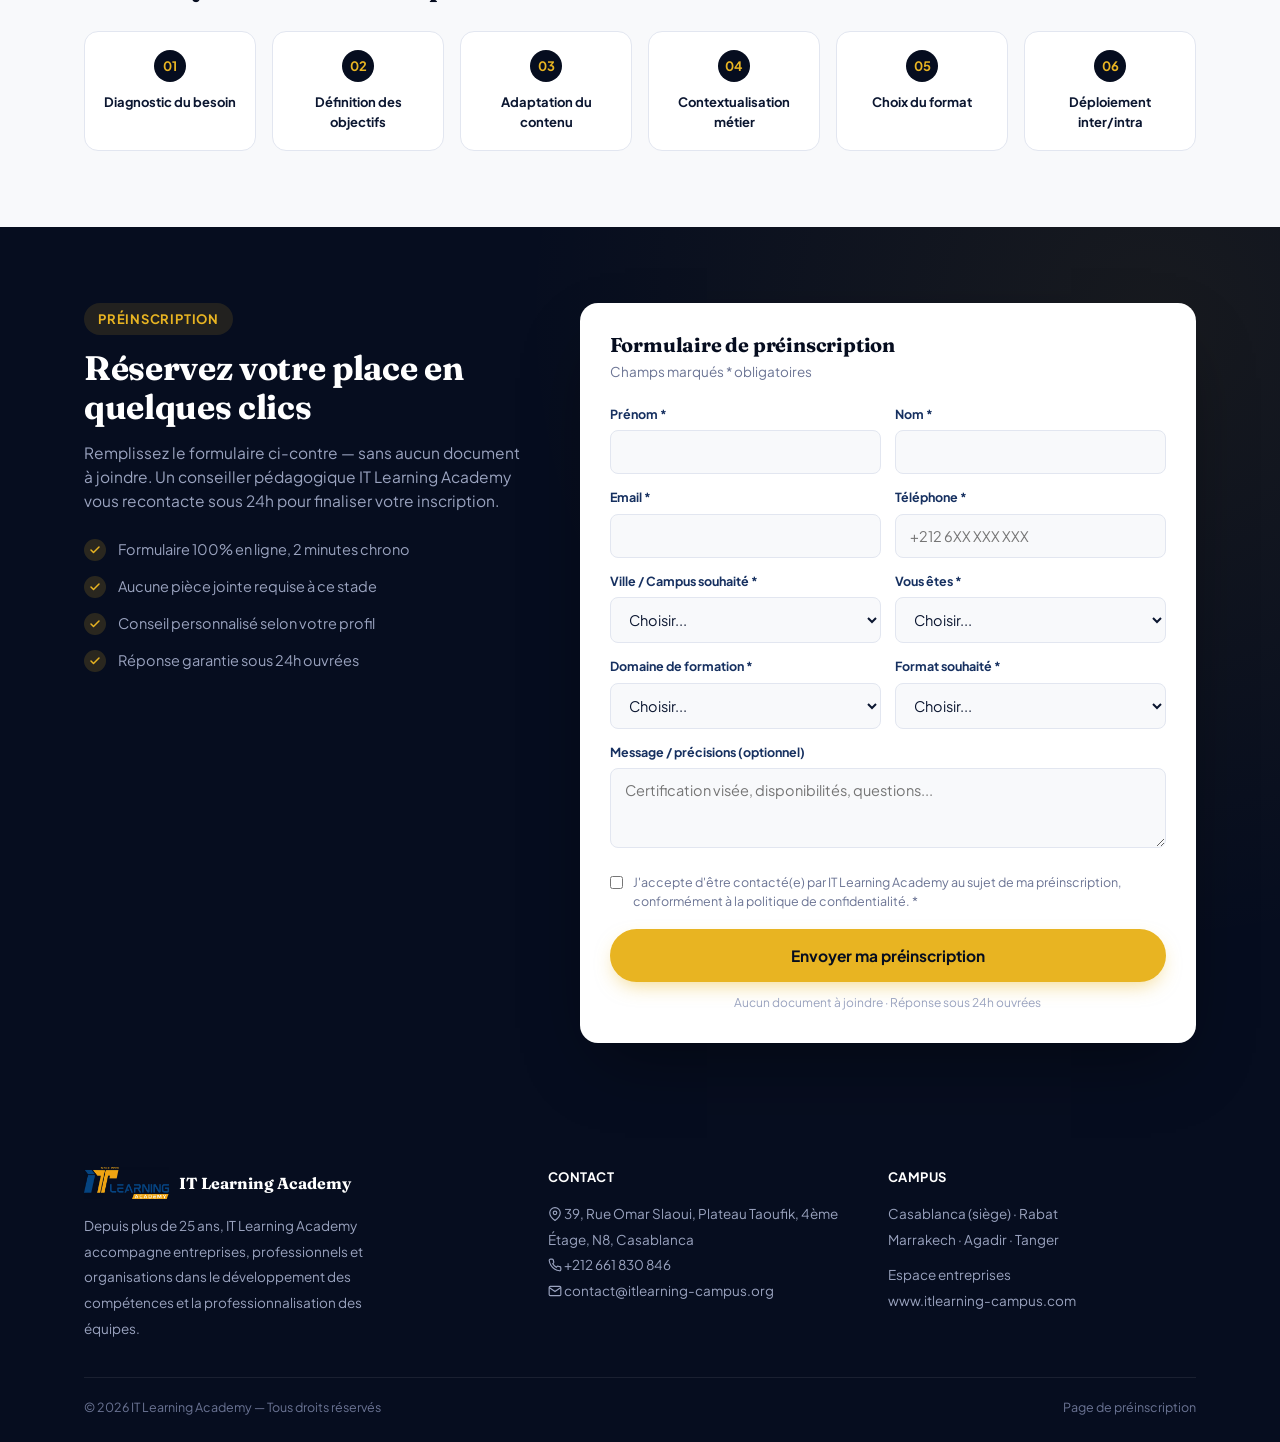
==== commit 62c720a0: "Ajoute la landing page B2B entreprises.html avec formulaire de demande de devis Duplique la structur" ====
--- a/index.html
+++ b/index.html
@@ -46,6 +46,7 @@
       <span class="brand-name">IT Learning Academy<span>Since 1999</span></span>
     </a>
     <div class="header-cta">
+      <a href="entreprises.html" class="header-phone" style="display:inline-flex;">Espace entreprises</a>
       <a class="header-phone" href="tel:+212661830846"><svg width="16" height="16"><use href="#i-phone"/></svg> +212 661 830 846</a>
       <a href="#preinscription" class="btn btn-primary">Je me préinscris</a>
     </div>
@@ -337,7 +338,8 @@
       <div>
         <h5>Campus</h5>
         <p>Casablanca (siège) · Rabat<br>Marrakech · Agadir · Tanger</p>
-        <p style="margin-top:10px;"><a href="https://www.itlearning-campus.com" target="_blank" rel="noopener">www.itlearning-campus.com</a></p>
+        <p style="margin-top:10px;"><a href="entreprises.html">Espace entreprises</a></p>
+        <p><a href="https://www.itlearning-campus.com" target="_blank" rel="noopener">www.itlearning-campus.com</a></p>
       </div>
     </div>
     <div class="footer-bottom">
